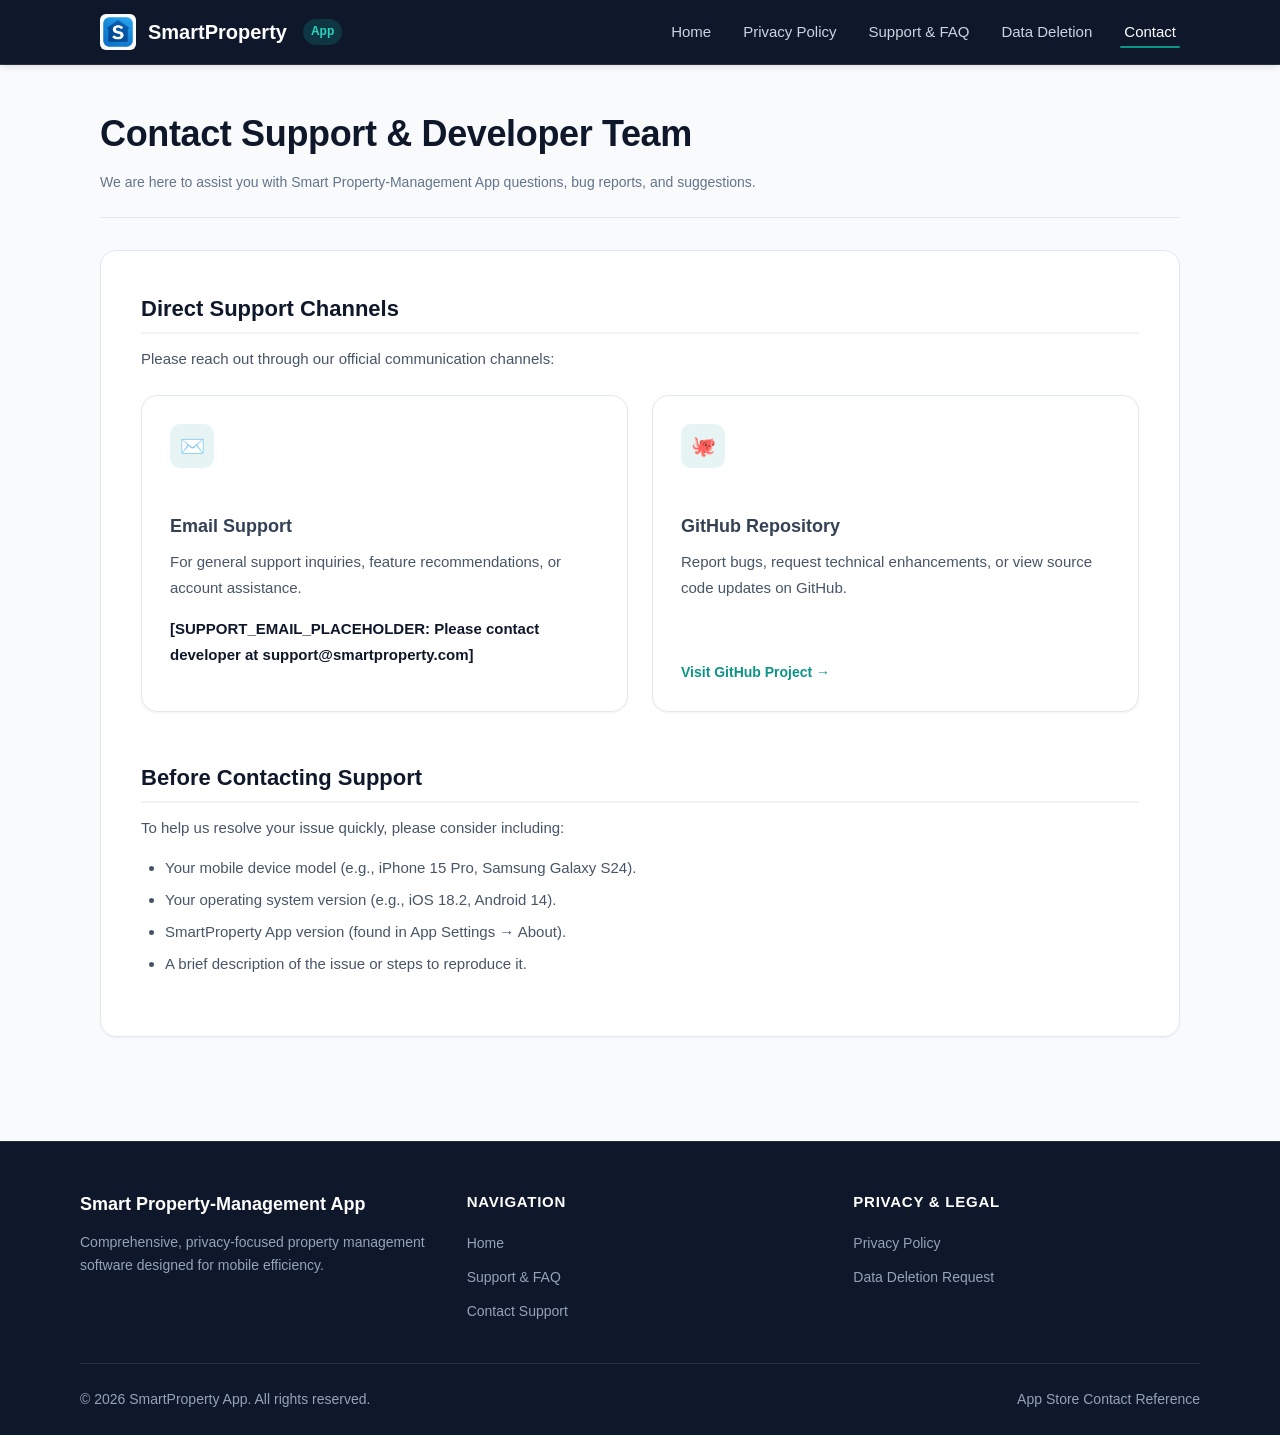
==== contact.html @ e4a00c55 "Create SmartProperty support and privacy website" ====
<!DOCTYPE html>
<html lang="en">
<head>
  <meta charset="UTF-8">
  <meta name="viewport" content="width=device-width, initial-scale=1.0">
  <title>Contact Us — SmartProperty</title>
  <meta name="description" content="Contact the Smart Property-Management App developer team for support, feature requests, or privacy inquiries.">
  <link rel="stylesheet" href="styles.css">
  <link rel="icon" href="assets/logo.png" type="image/png">
</head>
<body>

  <!-- Site Header -->
  <header class="site-header">
    <div class="header-container">
      <a href="index.html" class="brand-link" aria-label="SmartProperty Home">
        <img src="assets/logo.png" alt="SmartProperty App Logo" class="brand-logo">
        <span>SmartProperty</span>
        <span class="brand-tag">App</span>
      </a>

      <button class="mobile-menu-btn" aria-label="Toggle navigation menu" aria-expanded="false">
        ☰
      </button>

      <nav>
        <ul class="nav-menu">
          <li><a href="index.html" class="nav-link">Home</a></li>
          <li><a href="privacy-policy.html" class="nav-link">Privacy Policy</a></li>
          <li><a href="support.html" class="nav-link">Support & FAQ</a></li>
          <li><a href="data-deletion.html" class="nav-link">Data Deletion</a></li>
          <li><a href="contact.html" class="nav-link active">Contact</a></li>
        </ul>
      </nav>
    </div>
  </header>

  <main class="page-container">
    
    <header class="article-header">
      <h1 class="article-title">Contact Support & Developer Team</h1>
      <p class="article-meta">
        We are here to assist you with Smart Property-Management App questions, bug reports, and suggestions.
      </p>
    </header>

    <article class="article-body">
      
      <h2>Direct Support Channels</h2>
      <p>
        Please reach out through our official communication channels:
      </p>

      <div class="cards-grid" style="margin-top: 1.5rem;">
        
        <div class="card">
          <div class="card-icon">✉️</div>
          <h3 class="card-title">Email Support</h3>
          <p class="card-text">
            For general support inquiries, feature recommendations, or account assistance.
          </p>
          <p style="font-weight: 600; color: var(--color-primary);">
            <span class="placeholder-email">[SUPPORT_EMAIL_PLACEHOLDER: Please contact developer at support@smartproperty.com]</span>
          </p>
        </div>

        <div class="card">
          <div class="card-icon">🐙</div>
          <h3 class="card-title">GitHub Repository</h3>
          <p class="card-text">
            Report bugs, request technical enhancements, or view source code updates on GitHub.
          </p>
          <a href="https://github.com/mohdsayeed1979/Property-Manager" target="_blank" rel="noopener" class="card-link">Visit GitHub Project →</a>
        </div>

      </div>

      <h2>Before Contacting Support</h2>
      <p>
        To help us resolve your issue quickly, please consider including:
      </p>
      <ul>
        <li>Your mobile device model (e.g., iPhone 15 Pro, Samsung Galaxy S24).</li>
        <li>Your operating system version (e.g., iOS 18.2, Android 14).</li>
        <li>SmartProperty App version (found in App Settings → About).</li>
        <li>A brief description of the issue or steps to reproduce it.</li>
      </ul>

    </article>

  </main>

  <!-- Footer -->
  <footer class="site-footer">
    <div class="footer-container">
      <div class="footer-brand">
        <h4>Smart Property-Management App</h4>
        <p>Comprehensive, privacy-focused property management software designed for mobile efficiency.</p>
      </div>
      <div>
        <h5 class="footer-title">Navigation</h5>
        <ul class="footer-links">
          <li><a href="index.html">Home</a></li>
          <li><a href="support.html">Support & FAQ</a></li>
          <li><a href="contact.html">Contact Support</a></li>
        </ul>
      </div>
      <div>
        <h5 class="footer-title">Privacy & Legal</h5>
        <ul class="footer-links">
          <li><a href="privacy-policy.html">Privacy Policy</a></li>
          <li><a href="data-deletion.html">Data Deletion Request</a></li>
        </ul>
      </div>
    </div>
    <div class="footer-bottom">
      <p>&copy; 2026 SmartProperty App. All rights reserved.</p>
      <p>App Store Contact Reference</p>
    </div>
  </footer>

  <script src="script.js"></script>
</body>
</html>
---- styles.css ----
/* ==========================================================================
   SmartProperty Support & Privacy Website Design System
   Visual Direction: Enterprise Deep Navy, Slate Blue, Professional Teal
   ========================================================================== */

:root {
  /* Color Tokens */
  --color-primary: #0F172A;
  --color-primary-light: #1E293B;
  --color-secondary: #334155;
  --color-accent: #0D9488;
  --color-accent-hover: #0F766E;
  --color-accent-light: #F0FDF4;
  --color-bg: #F8FAFC;
  --color-surface: #FFFFFF;
  --color-surface-muted: #F1F5F9;
  --color-border: #E2E8F0;
  --color-border-dark: #CBD5E1;
  --color-text: #0F172A;
  --color-text-secondary: #475569;
  --color-text-muted: #64748B;
  --color-white: #FFFFFF;
  --color-warning-bg: #FEF3C7;
  --color-warning-text: #92400E;
  --color-warning-border: #FCD34D;
  --color-info-bg: #E0F2FE;
  --color-info-text: #075985;
  --color-info-border: #7DD3FC;

  /* Typography */
  --font-family: -apple-system, BlinkMacSystemFont, "Segoe UI", Roboto, Helvetica, Arial, sans-serif;
  --font-mono: ui-monospace, SFMono-Regular, Menlo, Monaco, Consolas, monospace;

  /* Elevation */
  --shadow-sm: 0 1px 2px 0 rgba(15, 23, 42, 0.05);
  --shadow-md: 0 4px 6px -1px rgba(15, 23, 42, 0.08), 0 2px 4px -2px rgba(15, 23, 42, 0.04);
  --shadow-lg: 0 10px 15px -3px rgba(15, 23, 42, 0.1), 0 4px 6px -4px rgba(15, 23, 42, 0.05);

  /* Layout */
  --max-width: 1120px;
  --radius-sm: 6px;
  --radius-md: 10px;
  --radius-lg: 16px;
  --radius-full: 9999px;
  --transition: all 0.2s ease-in-out;
}

/* Reset & Base */
*, *::before, *::after {
  box-sizing: border-box;
  margin: 0;
  padding: 0;
}

html {
  font-size: 16px;
  scroll-behavior: smooth;
  -webkit-text-size-adjust: 100%;
}

body {
  font-family: var(--font-family);
  background-color: var(--color-bg);
  color: var(--color-text);
  line-height: 1.6;
  min-height: 100vh;
  display: flex;
  flex-direction: column;
}

a {
  color: var(--color-accent);
  text-decoration: none;
  transition: var(--transition);
}

a:hover, a:focus-visible {
  color: var(--color-accent-hover);
  text-decoration: underline;
}

a:focus-visible, button:focus-visible, input:focus-visible, select:focus-visible {
  outline: 2px solid var(--color-accent);
  outline-offset: 2px;
}

/* Header & Navigation */
.site-header {
  background-color: var(--color-primary);
  color: var(--color-white);
  position: sticky;
  top: 0;
  z-index: 1000;
  box-shadow: var(--shadow-md);
  border-bottom: 1px solid rgba(255, 255, 255, 0.1);
}

.header-container {
  max-width: var(--max-width);
  margin: 0 auto;
  padding: 0.875rem 1.25rem;
  display: flex;
  align-items: center;
  justify-content: space-between;
}

.brand-link {
  display: flex;
  align-items: center;
  gap: 0.75rem;
  color: var(--color-white);
  text-decoration: none;
  font-weight: 700;
  font-size: 1.25rem;
}

.brand-link:hover {
  text-decoration: none;
  opacity: 0.95;
}

.brand-logo {
  width: 36px;
  height: 36px;
  border-radius: var(--radius-sm);
  object-fit: cover;
}

.brand-tag {
  font-size: 0.75rem;
  background-color: rgba(13, 148, 136, 0.25);
  color: #2DD4BF;
  padding: 0.2rem 0.5rem;
  border-radius: var(--radius-full);
  font-weight: 600;
  margin-left: 0.25rem;
}

.nav-menu {
  display: flex;
  align-items: center;
  gap: 1.5rem;
  list-style: none;
}

.nav-link {
  color: #CBD5E1;
  font-size: 0.9375rem;
  font-weight: 500;
  text-decoration: none;
  padding: 0.5rem 0.25rem;
  position: relative;
}

.nav-link:hover, .nav-link.active {
  color: var(--color-white);
  text-decoration: none;
}

.nav-link.active::after {
  content: "";
  position: absolute;
  bottom: 0;
  left: 0;
  right: 0;
  height: 2px;
  background-color: var(--color-accent);
  border-radius: 2px;
}

.mobile-menu-btn {
  display: none;
  background: none;
  border: none;
  color: var(--color-white);
  font-size: 1.5rem;
  cursor: pointer;
  padding: 0.5rem;
}

/* Main Container */
main {
  flex: 1;
  width: 100%;
}

.page-container {
  max-width: var(--max-width);
  margin: 0 auto;
  padding: 2.5rem 1.25rem;
}

/* Hero Section */
.hero-section {
  background: linear-gradient(135deg, var(--color-primary) 0%, var(--color-primary-light) 100%);
  color: var(--color-white);
  padding: 4rem 1.25rem;
  text-align: center;
  border-bottom: 4px solid var(--color-accent);
}

.hero-content {
  max-width: 800px;
  margin: 0 auto;
}

.hero-badge {
  display: inline-block;
  background-color: rgba(13, 148, 136, 0.2);
  border: 1px solid rgba(13, 148, 136, 0.4);
  color: #5EEAD4;
  font-size: 0.875rem;
  font-weight: 600;
  padding: 0.35rem 1rem;
  border-radius: var(--radius-full);
  margin-bottom: 1.25rem;
}

.hero-title {
  font-size: 2.5rem;
  font-weight: 800;
  letter-spacing: -0.02em;
  line-height: 1.2;
  margin-bottom: 1rem;
}

.hero-description {
  font-size: 1.125rem;
  color: #94A3B8;
  margin-bottom: 2rem;
  line-height: 1.6;
}

.hero-actions {
  display: flex;
  align-items: center;
  justify-content: center;
  gap: 1rem;
  flex-wrap: wrap;
}

/* Buttons */
.btn {
  display: inline-flex;
  align-items: center;
  justify-content: center;
  gap: 0.5rem;
  font-size: 0.9375rem;
  font-weight: 600;
  padding: 0.75rem 1.5rem;
  border-radius: var(--radius-md);
  text-decoration: none;
  cursor: pointer;
  border: 1px solid transparent;
  transition: var(--transition);
}

.btn:hover {
  text-decoration: none;
}

.btn-primary {
  background-color: var(--color-accent);
  color: var(--color-white);
}

.btn-primary:hover {
  background-color: var(--color-accent-hover);
  color: var(--color-white);
  box-shadow: var(--shadow-md);
}

.btn-secondary {
  background-color: rgba(255, 255, 255, 0.1);
  color: var(--color-white);
  border-color: rgba(255, 255, 255, 0.2);
}

.btn-secondary:hover {
  background-color: rgba(255, 255, 255, 0.2);
  color: var(--color-white);
}

.btn-outline {
  background-color: transparent;
  color: var(--color-primary);
  border-color: var(--color-border-dark);
}

.btn-outline:hover {
  background-color: var(--color-surface-muted);
  border-color: var(--color-primary);
}

/* Section Header */
.section-header {
  margin-bottom: 2rem;
  text-align: center;
}

.section-title {
  font-size: 1.75rem;
  font-weight: 700;
  color: var(--color-primary);
  margin-bottom: 0.5rem;
}

.section-subtitle {
  font-size: 1rem;
  color: var(--color-text-muted);
}

/* Cards Grid */
.cards-grid {
  display: grid;
  grid-template-columns: repeat(auto-fit, minmax(280px, 1fr));
  gap: 1.5rem;
  margin-bottom: 3rem;
}

.card {
  background-color: var(--color-surface);
  border: 1px solid var(--color-border);
  border-radius: var(--radius-lg);
  padding: 1.75rem;
  box-shadow: var(--shadow-sm);
  transition: var(--transition);
  display: flex;
  flex-direction: column;
}

.card:hover {
  box-shadow: var(--shadow-md);
  border-color: var(--color-accent);
  transform: translateY(-2px);
}

.card-icon {
  width: 44px;
  height: 44px;
  background-color: rgba(13, 148, 136, 0.1);
  color: var(--color-accent);
  border-radius: var(--radius-md);
  display: flex;
  align-items: center;
  justify-content: center;
  font-size: 1.25rem;
  margin-bottom: 1.25rem;
  font-weight: bold;
}

.card-title {
  font-size: 1.25rem;
  font-weight: 700;
  color: var(--color-primary);
  margin-bottom: 0.5rem;
}

.card-text {
  font-size: 0.9375rem;
  color: var(--color-text-secondary);
  margin-bottom: 1.5rem;
  flex: 1;
}

.card-link {
  font-weight: 600;
  font-size: 0.875rem;
  color: var(--color-accent);
  display: inline-flex;
  align-items: center;
  gap: 0.25rem;
}

/* Feature Showcase Card */
.feature-banner {
  background: linear-gradient(135deg, #0F172A 0%, #1E293B 100%);
  color: var(--color-white);
  border-radius: var(--radius-lg);
  padding: 2.5rem 2rem;
  margin-bottom: 3rem;
  box-shadow: var(--shadow-md);
  border-left: 6px solid var(--color-accent);
}

.feature-banner h3 {
  font-size: 1.5rem;
  font-weight: 700;
  margin-bottom: 0.75rem;
  color: var(--color-white);
}

.feature-banner p {
  color: #94A3B8;
  font-size: 1rem;
  max-width: 800px;
  line-height: 1.6;
}

.feature-list {
  display: grid;
  grid-template-columns: repeat(auto-fit, minmax(220px, 1fr));
  gap: 1rem;
  margin-top: 1.5rem;
  list-style: none;
}

.feature-item {
  display: flex;
  align-items: center;
  gap: 0.5rem;
  font-size: 0.9375rem;
  color: #E2E8F0;
}

.feature-item::before {
  content: "✓";
  color: #2DD4BF;
  font-weight: bold;
}

/* Content Article Layout (Privacy, Terms, Data Deletion, Support) */
.article-header {
  border-bottom: 1px solid var(--color-border);
  padding-bottom: 1.5rem;
  margin-bottom: 2rem;
}

.article-title {
  font-size: 2.25rem;
  font-weight: 800;
  color: var(--color-primary);
  margin-bottom: 0.5rem;
  letter-spacing: -0.01em;
}

.article-meta {
  font-size: 0.875rem;
  color: var(--color-text-muted);
}

.article-body {
  background-color: var(--color-surface);
  border: 1px solid var(--color-border);
  border-radius: var(--radius-lg);
  padding: 2.5rem;
  box-shadow: var(--shadow-sm);
}

.article-body h2 {
  font-size: 1.375rem;
  font-weight: 700;
  color: var(--color-primary);
  margin-top: 2rem;
  margin-bottom: 0.75rem;
  padding-bottom: 0.35rem;
  border-bottom: 2px solid var(--color-surface-muted);
}

.article-body h2:first-child {
  margin-top: 0;
}

.article-body h3 {
  font-size: 1.125rem;
  font-weight: 600;
  color: var(--color-secondary);
  margin-top: 1.5rem;
  margin-bottom: 0.5rem;
}

.article-body p {
  font-size: 0.9375rem;
  color: var(--color-text-secondary);
  margin-bottom: 1rem;
  line-height: 1.7;
}

.article-body ul, .article-body ol {
  margin-bottom: 1.25rem;
  padding-left: 1.5rem;
  color: var(--color-text-secondary);
  font-size: 0.9375rem;
}

.article-body li {
  margin-bottom: 0.5rem;
  line-height: 1.6;
}

/* Callout / Alerts */
.alert {
  padding: 1.25rem;
  border-radius: var(--radius-md);
  margin: 1.5rem 0;
  font-size: 0.9375rem;
  line-height: 1.6;
}

.alert-warning {
  background-color: var(--color-warning-bg);
  color: var(--color-warning-text);
  border: 1px solid var(--color-warning-border);
}

.alert-info {
  background-color: var(--color-info-bg);
  color: var(--color-info-text);
  border: 1px solid var(--color-info-border);
}

.alert-title {
  font-weight: 700;
  margin-bottom: 0.35rem;
}

/* Data Table */
.table-wrapper {
  overflow-x: auto;
  margin: 1.5rem 0;
}

.data-table {
  width: 100%;
  border-collapse: collapse;
  text-align: left;
  font-size: 0.9375rem;
}

.data-table th {
  background-color: var(--color-surface-muted);
  color: var(--color-primary);
  font-weight: 700;
  padding: 0.75rem 1rem;
  border: 1px solid var(--color-border);
}

.data-table td {
  padding: 0.75rem 1rem;
  border: 1px solid var(--color-border);
  color: var(--color-text-secondary);
}

.data-table tr:nth-child(even) {
  background-color: rgba(241, 245, 249, 0.5);
}

/* FAQ Accordion */
.faq-accordion {
  margin-top: 1.5rem;
  display: flex;
  flex-direction: column;
  gap: 1rem;
}

.faq-item {
  background-color: var(--color-surface);
  border: 1px solid var(--color-border);
  border-radius: var(--radius-md);
  overflow: hidden;
}

.faq-question {
  width: 100%;
  text-align: left;
  padding: 1.25rem;
  background: none;
  border: none;
  font-size: 1.0625rem;
  font-weight: 600;
  color: var(--color-primary);
  cursor: pointer;
  display: flex;
  align-items: center;
  justify-content: space-between;
  gap: 1rem;
}

.faq-question:hover {
  background-color: var(--color-surface-muted);
}

.faq-icon {
  font-weight: bold;
  transition: transform 0.2s ease;
}

.faq-item.open .faq-icon {
  transform: rotate(45deg);
}

.faq-answer {
  padding: 0 1.25rem 1.25rem 1.25rem;
  color: var(--color-text-secondary);
  font-size: 0.9375rem;
  line-height: 1.6;
  display: none;
}

.faq-item.open .faq-answer {
  display: block;
}

/* Footer */
.site-footer {
  background-color: var(--color-primary);
  color: #94A3B8;
  padding: 3rem 1.25rem 1.5rem 1.25rem;
  margin-top: 4rem;
  border-top: 1px solid rgba(255, 255, 255, 0.1);
}

.footer-container {
  max-width: var(--max-width);
  margin: 0 auto;
  display: grid;
  grid-template-columns: repeat(auto-fit, minmax(220px, 1fr));
  gap: 2.5rem;
  margin-bottom: 2.5rem;
}

.footer-brand {
  display: flex;
  flex-direction: column;
  gap: 0.75rem;
}

.footer-brand h4 {
  color: var(--color-white);
  font-size: 1.125rem;
  font-weight: 700;
}

.footer-brand p {
  font-size: 0.875rem;
  line-height: 1.6;
}

.footer-title {
  color: var(--color-white);
  font-size: 0.9375rem;
  font-weight: 700;
  margin-bottom: 1rem;
  text-transform: uppercase;
  letter-spacing: 0.05em;
}

.footer-links {
  list-style: none;
  display: flex;
  flex-direction: column;
  gap: 0.5rem;
}

.footer-links a {
  color: #94A3B8;
  font-size: 0.875rem;
}

.footer-links a:hover {
  color: var(--color-white);
}

.footer-bottom {
  max-width: var(--max-width);
  margin: 0 auto;
  padding-top: 1.5rem;
  border-top: 1px solid rgba(255, 255, 255, 0.1);
  display: flex;
  align-items: center;
  justify-content: space-between;
  flex-wrap: wrap;
  gap: 1rem;
  font-size: 0.875rem;
}

/* Responsive Media Queries */
@media (max-width: 768px) {
  .hero-title {
    font-size: 1.875rem;
  }
  
  .hero-description {
    font-size: 1rem;
  }

  .nav-menu {
    display: none;
    position: absolute;
    top: 100%;
    left: 0;
    right: 0;
    background-color: var(--color-primary-light);
    flex-direction: column;
    padding: 1rem;
    gap: 0.75rem;
    border-bottom: 1px solid var(--color-accent);
  }

  .nav-menu.is-active {
    display: flex;
  }

  .mobile-menu-btn {
    display: block;
  }

  .article-body {
    padding: 1.5rem;
  }

  .article-title {
    font-size: 1.75rem;
  }
}
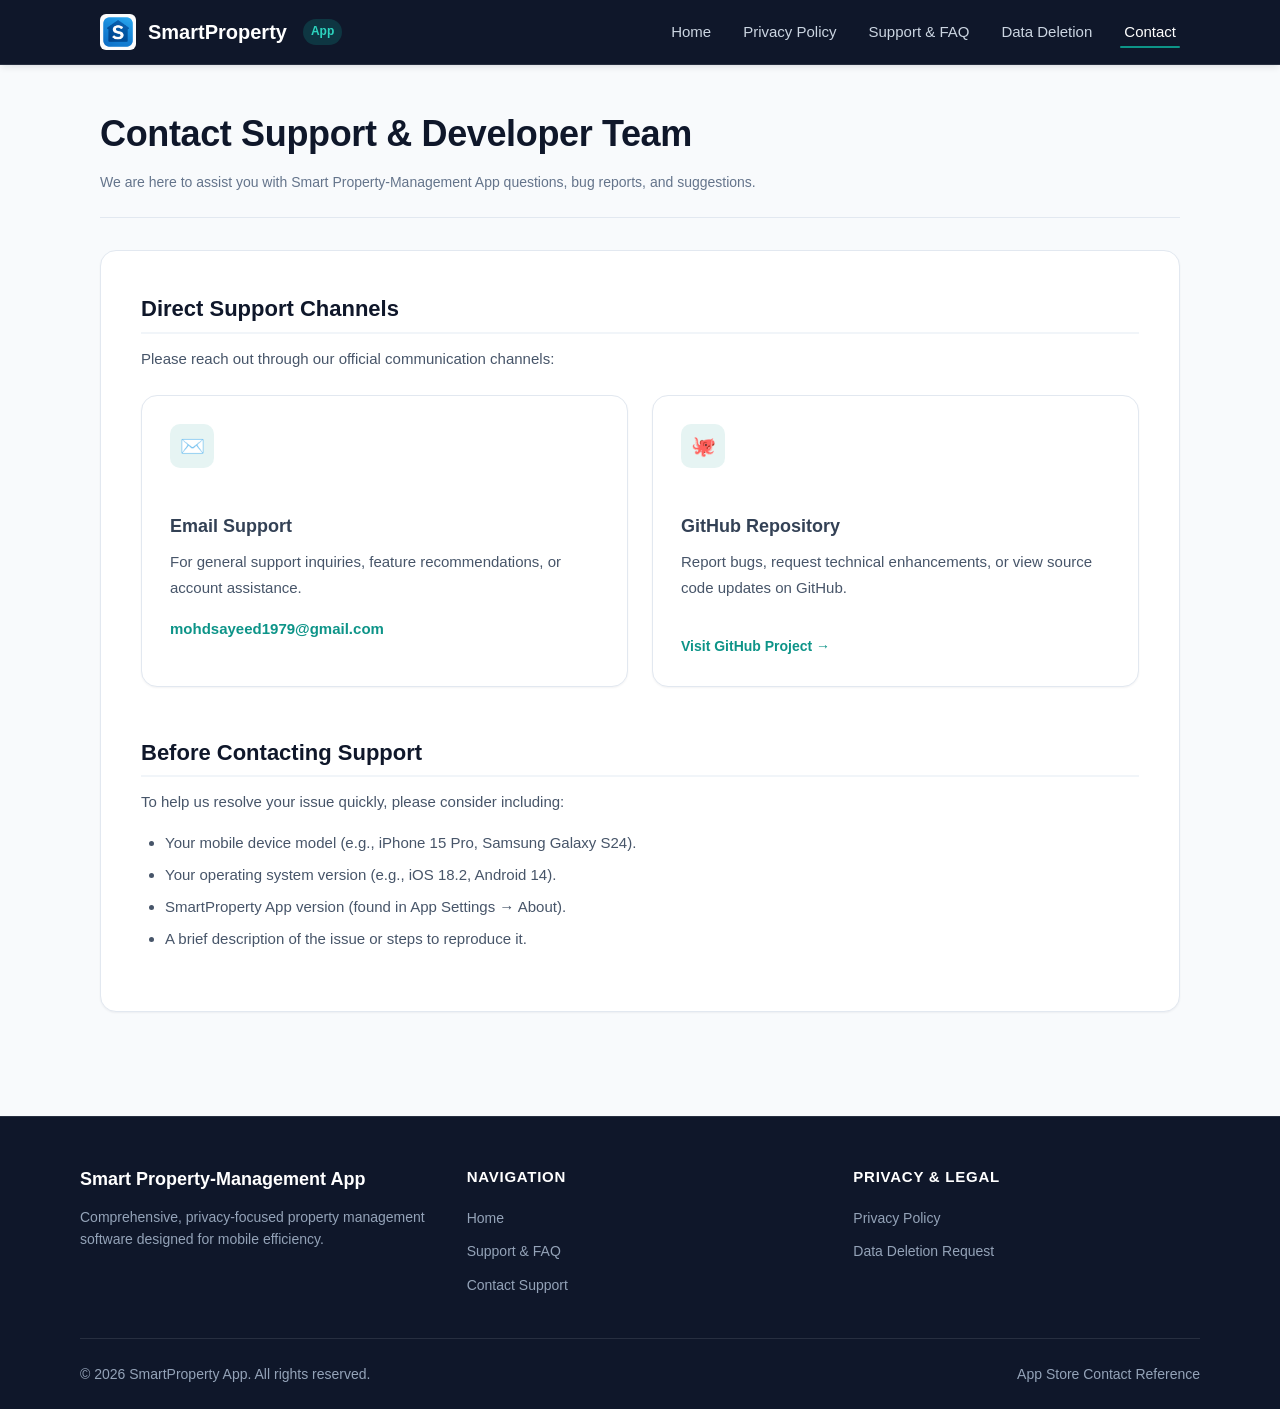
==== commit eee6ac3b: "Update SmartProperty support contact email" ====
--- a/contact.html
+++ b/contact.html
@@ -60,7 +60,7 @@
             For general support inquiries, feature recommendations, or account assistance.
           </p>
           <p style="font-weight: 600; color: var(--color-primary);">
-            <span class="placeholder-email">[SUPPORT_EMAIL_PLACEHOLDER: Please contact developer at support@smartproperty.com]</span>
+            <a href="mailto:mohdsayeed1979@gmail.com">mohdsayeed1979@gmail.com</a>
           </p>
         </div>
 
